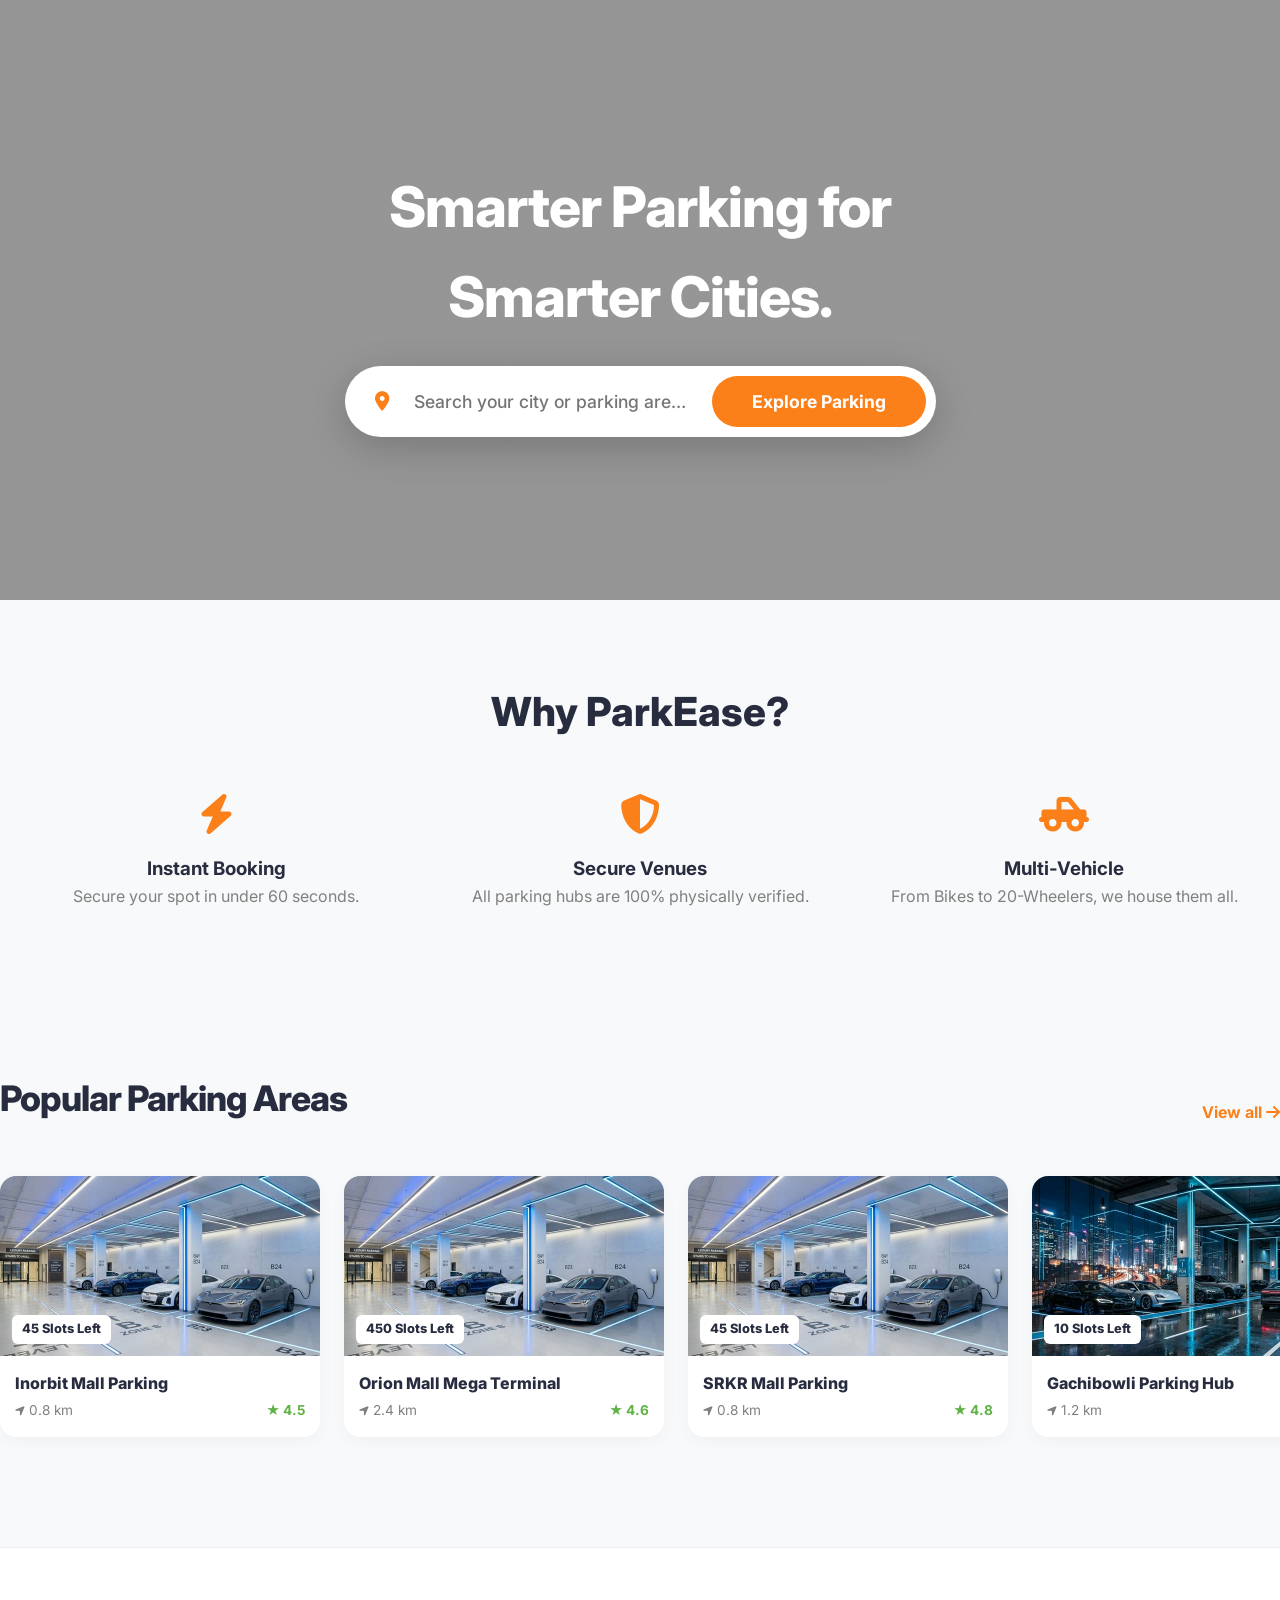
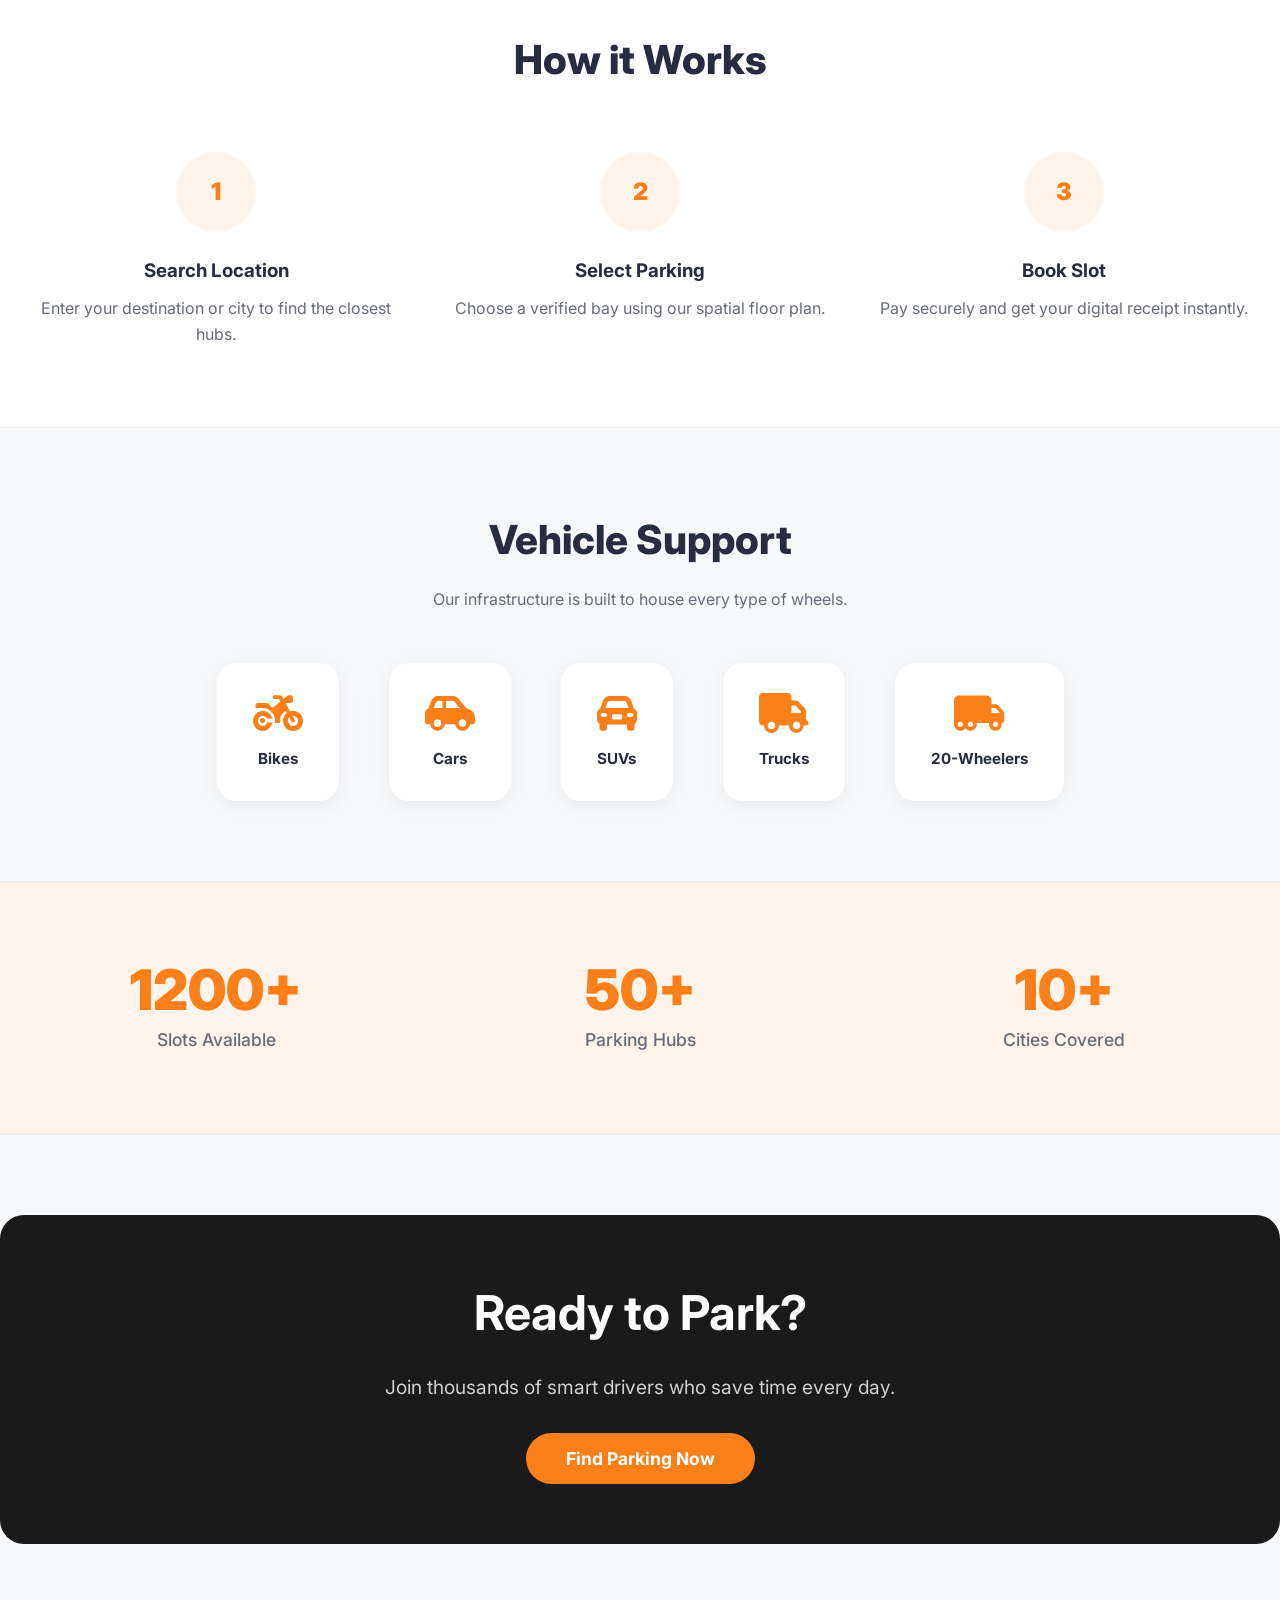
==== index.html @ e76417ba "Initial commit - ParkEase parking web UI" ====
<!DOCTYPE html>
<html lang="en">

<head>
    <meta charset="UTF-8">
    <meta name="viewport" content="width=device-width, initial-scale=1.0">
    <title>ParkEase Web | Find Parking Near You</title>
    <link rel="stylesheet" href="styles.css">
    <link rel="stylesheet" href="https://cdnjs.cloudflare.com/ajax/libs/font-awesome/6.4.0/css/all.min.css">
    <link href="https://fonts.googleapis.com/css2?family=Inter:wght@400;500;600;700;800;900&display=swap"
        rel="stylesheet">
</head>

<body>

    <!-- 🌐 Dynamic Application Shell -->
    <div id="app-shell">

        <!-- 🏠 Landing Page (Default View) -->
        <section id="landing-view" class="page-section">
            <div class="hero-wrapper">
                <div class="hero-content">
                    <h1>Smarter Parking for <br>Smarter Cities.</h1>
                    <div class="hero-search">
                        <i class="fa-solid fa-location-dot"
                            style="color: #FC8019; font-size: 1.2rem; flex-shrink: 0;"></i>
                        <input type="text" id="landing-city-search" placeholder="Search your city or parking area...">
                        <button class="btn-explore" onclick="navigateTo('discovery')">Explore Parking</button>
                    </div>
                </div>
            </div>

            <div class="full-container" style="padding-top: 80px; padding-bottom: 80px;">
                <h2 style="text-align: center; margin-bottom: 50px; font-size: 2.5rem; font-weight: 800;">Why ParkEase?
                </h2>
                <div style="display: grid; grid-template-columns: repeat(3, 1fr); gap: 40px;">
                    <div style="text-align: center;">
                        <i class="fa-solid fa-bolt" style="font-size: 2.5rem; color: #FC8019; margin-bottom: 20px;"></i>
                        <h3>Instant Booking</h3>
                        <p style="color: grey;">Secure your spot in under 60 seconds.</p>
                    </div>
                    <div style="text-align: center;">
                        <i class="fa-solid fa-shield-halved"
                            style="font-size: 2.5rem; color: #FC8019; margin-bottom: 20px;"></i>
                        <h3>Secure Venues</h3>
                        <p style="color: grey;">All parking hubs are 100% physically verified.</p>
                    </div>
                    <div style="text-align: center;">
                        <i class="fa-solid fa-truck-pickup"
                            style="font-size: 2.5rem; color: #FC8019; margin-bottom: 20px;"></i>
                        <h3>Multi-Vehicle</h3>
                        <p style="color: grey;">From Bikes to 20-Wheelers, we house them all.</p>
                    </div>
                </div>
            </div>

            <!-- Popular Parking Carousel -->
            <div class="full-container landing-section">
                <div class="section-header">
                    <h2>Popular Parking Areas</h2>
                    <a href="javascript:void(0)" onclick="navigateTo('discovery')"
                        style="color: var(--brand-primary); font-weight: 700; text-decoration: none;">View all <i
                            class="fa-solid fa-arrow-right"></i></a>
                </div>
                <div id="popular-carousel" class="scroll-container">
                    <!-- Dynamic Popular Cards -->
                </div>
            </div>

            <!-- How It Works -->
            <div class="landing-section" style="background: #fff;">
                <div class="full-container">
                    <h2 style="text-align: center; margin-bottom: 60px; font-size: 2.5rem; font-weight: 800;">How it
                        Works</h2>
                    <div style="display: grid; grid-template-columns: repeat(3, 1fr); gap: 40px;">
                        <div style="text-align: center;">
                            <div
                                style="width: 80px; height: 80px; background: #FFF4EC; color: #FC8019; border-radius: 50%; display: grid; place-items: center; margin: 0 auto 24px; font-size: 1.5rem; font-weight: 900;">
                                1</div>
                            <h3 style="margin-bottom: 10px;">Search Location</h3>
                            <p style="color: var(--text-muted);">Enter your destination or city to find the closest
                                hubs.</p>
                        </div>
                        <div style="text-align: center;">
                            <div
                                style="width: 80px; height: 80px; background: #FFF4EC; color: #FC8019; border-radius: 50%; display: grid; place-items: center; margin: 0 auto 24px; font-size: 1.5rem; font-weight: 900;">
                                2</div>
                            <h3 style="margin-bottom: 10px;">Select Parking</h3>
                            <p style="color: var(--text-muted);">Choose a verified bay using our spatial floor plan.</p>
                        </div>
                        <div style="text-align: center;">
                            <div
                                style="width: 80px; height: 80px; background: #FFF4EC; color: #FC8019; border-radius: 50%; display: grid; place-items: center; margin: 0 auto 24px; font-size: 1.5rem; font-weight: 900;">
                                3</div>
                            <h3 style="margin-bottom: 10px;">Book Slot</h3>
                            <p style="color: var(--text-muted);">Pay securely and get your digital receipt instantly.
                            </p>
                        </div>
                    </div>
                </div>
            </div>

            <!-- Vehicle Ecosystem -->
            <div class="full-container landing-section">
                <h2 style="text-align: center; margin-bottom: 15px; font-size: 2.5rem; font-weight: 800;">Vehicle
                    Support</h2>
                <p style="text-align: center; color: var(--text-muted);">Our infrastructure is built to house every type
                    of wheels.</p>
                <div class="vehicle-row">
                    <div class="vehicle-item"><i class="fa-solid fa-motorcycle"></i><span>Bikes</span></div>
                    <div class="vehicle-item"><i class="fa-solid fa-car-side"></i><span>Cars</span></div>
                    <div class="vehicle-item"><i class="fa-solid fa-car-rear"></i><span>SUVs</span></div>
                    <div class="vehicle-item"><i class="fa-solid fa-truck"></i><span>Trucks</span></div>
                    <div class="vehicle-item"><i class="fa-solid fa-truck-moving"></i><span>20-Wheelers</span></div>
                </div>
            </div>

            <!-- Stats Section -->
            <div class="landing-section" style="background: #FFF4EC;">
                <div class="full-container stats-grid">
                    <div class="stat-item">
                        <h3>1200+</h3>
                        <p>Slots Available</p>
                    </div>
                    <div class="stat-item">
                        <h3>50+</h3>
                        <p>Parking Hubs</p>
                    </div>
                    <div class="stat-item">
                        <h3>10+</h3>
                        <p>Cities Covered</p>
                    </div>
                </div>
            </div>

            <!-- Final CTA -->
            <div class="full-container landing-section" style="border: none;">
                <div class="cta-banner">
                    <h2 style="font-size: 3rem; margin-bottom: 20px;">Ready to Park?</h2>
                    <p style="font-size: 1.2rem; opacity: 0.8; margin-bottom: 30px;">Join thousands of smart drivers who
                        save time every day.</p>
                    <button class="btn-explore" onclick="navigateTo('discovery')">Find Parking Now</button>
                </div>
            </div>
        </section>

        <!-- 🏢 Main Application (Full-Width) -->
        <section id="main-app-view" class="page-section hidden">
            <div class="app-wrapper">

                <!-- 🧭 Sidebar Navigation -->
                <aside class="sidebar">
                    <div
                        style="font-weight: 900; font-size: 1.5rem; margin-bottom: 40px; display: flex; align-items: center; gap: 10px;">
                        <div
                            style="width: 32px; height: 32px; background: #FC8019; border-radius: 8px; display: grid; place-items: center; color: #fff;">
                            P</div>
                        ParkEase
                    </div>

                    <nav>
                        <a href="javascript:void(0)" class="nav-link active" onclick="switchTab('discovery')">
                            <i class="fa-solid fa-compass"></i> Discover
                        </a>
                        <a href="javascript:void(0)" class="nav-link" id="nav-owner" onclick="switchTab('owner')">
                            <i class="fa-solid fa-building"></i> Parking Owner
                        </a>
                        <a href="javascript:void(0)" class="nav-link" onclick="location.reload()">
                            <i class="fa-solid fa-home"></i> Home Page
                        </a>
                    </nav>

                    <div style="margin-top: auto;">
                        <div style="padding: 20px; background: #FFF4EC; border-radius: 12px; font-size: 0.85rem;">
                            <b>Current City:</b><br>
                            <select id="app-city-select"
                                style="width:100%; margin-top: 8px; border: none; background: transparent; font-weight: 700;">
                                <option value="hyderabad">Hyderabad</option>
                                <option value="bangalore">Bangalore</option>
                                <option value="bhimavaram">Bhimavaram</option>
                            </select>
                        </div>
                    </div>
                </aside>

                <!-- 🖼️ Main Workspace -->
                <main class="main-view">

                    <!-- Discovery Dashboard -->
                    <div id="tab-discovery">
                        <div style="display: flex; justify-content: space-between; align-items: center;">
                            <div>
                                <h1 id="city-title" style="font-weight: 900; font-size: 2rem;">Parking in Hyderabad</h1>
                                <p style="color: var(--text-muted);">Showing verified parking hubs based on your
                                    location.</p>
                            </div>
                            <div
                                style="background: #fff; padding: 12px 24px; border-radius: 50px; box-shadow: var(--shadow-pro);">
                                <i class="fa-solid fa-magnifying-glass"></i>
                                <input type="text" id="inner-search" placeholder="Search hubs..."
                                    style="border: none; outline: none; margin-left: 10px; width: 250px;">
                            </div>
                        </div>

                        <div id="hub-grid" class="hub-grid">
                            <!-- Dynamic Cards -->
                        </div>
                    </div>

                    <!-- Hub Detail Workspace -->
                    <div id="hub-detail-workspace" class="hidden">
                        <div style="display: flex; gap: 40px;">
                            <div style="flex: 1;">
                                <div style="display: flex; align-items: center; gap: 15px; margin-bottom: 20px;">
                                    <button onclick="switchTab('discovery')"
                                        style="border: none; background: #eee; width: 40px; height: 40px; border-radius: 50%; cursor: pointer;">
                                        <i class="fa-solid fa-arrow-left"></i>
                                    </button>
                                    <h1 id="detail-name" style="font-weight: 900;">Inorbit Mall Parking</h1>
                                </div>

                                <div class="vehicle-selector" style="display: flex; gap: 12px; margin-bottom: 30px;">
                                    <button class="vehicle-tab active" data-type="bike">🛵 Bike</button>
                                    <button class="vehicle-tab" data-type="car">🚗 Car</button>
                                    <button class="vehicle-tab" data-type="heavy">🚛 Heavy (Inc. 20w)</button>
                                </div>

                                <div id="spatial-canvas" class="spatial-canvas">
                                    <!-- Spatial Slot Rendering -->
                                </div>
                            </div>

                            <aside style="width: 350px;">
                                <div
                                    style="background: #fff; padding: 30px; border-radius: 20px; box-shadow: var(--shadow-pro); position: sticky; top: 40px;">
                                    <h3 style="margin-bottom: 20px;">Booking Summary</h3>
                                    <div id="summary-empty"
                                        style="color: var(--text-muted); text-align: center; padding: 40px 0;">
                                        <i class="fa-solid fa-mouse-pointer"
                                            style="display: block; font-size: 2rem; margin-bottom: 10px;"></i>
                                        Select a slot from the plan to continue.
                                    </div>
                                    <div id="summary-data" class="hidden">
                                        <div style="display: flex; justify-content: space-between; margin-bottom: 8px;">
                                            <span>Slot Number</span>
                                            <b id="sel-slot">A-12</b>
                                        </div>
                                        <div
                                            style="display: flex; justify-content: space-between; margin-bottom: 24px;">
                                            <span>Est. Price</span>
                                            <b id="sel-price">$0.15/min</b>
                                        </div>
                                        <button class="btn-primary" style="width: 100%;"
                                            onclick="proceedToBook()">Initialize Reservation</button>
                                    </div>
                                    <hr
                                        style="margin: 20px 0; border: none; border-top: 1px solid var(--border-subtle);">
                                    <button onclick="openMapModal()"
                                        style="width: 100%; border: 1px solid #ddd; background: #fff; padding: 12px; border-radius: 12px; font-weight: 700; cursor:pointer;">
                                        <i class="fa-solid fa-map-location-dot"></i> View on Map
                                    </button>
                                </div>
                            </aside>
                        </div>
                    </div>

                    <!-- Owner Dashboard (Admin) -->
                    <div id="tab-owner" class="hidden">
                        <div id="owner-onboarding">
                            <h1 style="font-weight: 900; margin-bottom: 30px;">Partner with ParkEase</h1>
                            <div
                                style="background: #fff; padding: 40px; border-radius: 24px; box-shadow: var(--shadow-pro); max-width: 600px;">
                                <h3 style="margin-bottom: 20px;">Register your Parking Business</h3>
                                <form onsubmit="handleOnboarding(event)">
                                    <div
                                        style="display: grid; grid-template-columns: 1fr 1fr; gap: 20px; margin-bottom: 20px;">
                                        <input type="text" id="owner-name" placeholder="Business Name" required
                                            style="padding: 14px; border-radius: 10px; border: 1px solid #ddd;">
                                        <input type="email" id="owner-email" placeholder="Email Address" required
                                            style="padding: 14px; border-radius: 10px; border: 1px solid #ddd;">
                                    </div>
                                    <input type="text" id="owner-hub-loc" placeholder="Complete Address" required
                                        style="width: 100%; padding: 14px; border-radius: 10px; border: 1px solid #ddd; margin-bottom: 20px;">
                                    <div
                                        style="border: 2px dashed #ddd; border-radius: 12px; padding: 30px; text-align: center; margin-bottom: 30px;">
                                        <i class="fa-solid fa-file-arrow-up"
                                            style="font-size: 2rem; color: #ddd; margin-bottom: 10px;"></i>
                                        <p style="font-size: 0.9rem; color: grey;">Upload Property Documents (Proof of
                                            Ownership)</p>
                                        <input type="file" style="margin-top: 10px;">
                                    </div>
                                    <button type="submit" class="btn-primary" style="width: 100%;">Submit Verification
                                        Proof</button>
                                </form>
                            </div>
                        </div>

                        <div id="owner-status" class="hidden" style="text-align: center; padding: 100px 0;">
                            <div
                                style="width: 120px; height: 120px; background: #FFF4EC; border-radius: 50%; display: grid; place-items: center; margin: 0 auto 30px;">
                                <i class="fa-solid fa-hourglass-half" style="font-size: 3rem; color: #FC8019;"></i>
                            </div>
                            <h1 style="font-weight: 900;">Verification Pending</h1>
                            <p style="color: var(--text-muted); max-width: 400px; margin: 20px auto;">Our technical team
                                is reviewing your ownership documents. You will be notified via email within 24-48
                                hours.</p>
                        </div>
                    </div>

                </main>
            </div>
        </section>

        <!-- 🎉 Final Success Screen -->
        <section id="success-view" class="hidden"
            style="position: fixed; top: 0; left: 0; width: 100%; height: 100%; background: #fff; z-index: 1000; display: flex; align-items: center; justify-content: center;">
            <div class="success-modal">
                <div class="check-circle"><i class="fa-solid fa-check"></i></div>
                <h1 style="font-weight: 900; margin-bottom: 10px;">Booking Finalized</h1>
                <p style="color: var(--text-muted); margin-bottom: 40px;">Transaction ID: #X29384-PE</p>

                <div
                    style="background: #F8F9FA; border: 2px dashed #eee; border-radius: 24px; padding: 30px; margin-bottom: 40px; text-align: left; width: 400px;">
                    <div style="display: flex; justify-content: space-between; margin-bottom: 15px;">
                        <span>Your Slot</span>
                        <b id="final-slot" style="font-size: 1.5rem;">A-12</b>
                    </div>
                    <div style="display: flex; justify-content: space-between; margin-bottom: 15px;">
                        <span>Location</span>
                        <b id="final-hub">Cyber Towers</b>
                    </div>
                    <div style="display: flex; justify-content: space-between;">
                        <span>Duration</span>
                        <b>1 Hour (Reserved)</b>
                    </div>
                </div>

                <div style="display: flex; gap: 15px; justify-content: center;">
                    <button class="btn-primary" onclick="location.reload()">Back to Dashboard</button>
                    <button
                        style="border: 1px solid #ddd; background: #fff; padding: 14px 30px; border-radius: 12px; font-weight: 700; cursor: pointer;">
                        <i class="fa-solid fa-location-arrow"></i> Navigate Now
                    </button>
                </div>
            </div>
        </section>

        <!-- 🗺️ Global Map Modal -->
        <div id="map-modal" class="hidden"
            style="position: fixed; top:0; left:0; width:100%; height:100%; background: rgba(0,0,0,0.5); z-index: 2000; display: flex; align-items: center; justify-content: center;">
            <div
                style="background: #fff; width: 80%; height: 80%; border-radius: 24px; overflow: hidden; position: relative;">
                <button onclick="closeMapModal()"
                    style="position: absolute; top: 20px; right: 20px; z-index: 10; background: #fff; border: none; width: 40px; height: 40px; border-radius: 50%; box-shadow: 0 4px 12px rgba(0,0,0,0.1); cursor: pointer;">
                    <i class="fa-solid fa-xmark"></i>
                </button>
                <iframe id="gmap-embed" src="" width="100%" height="100%" style="border:0;" allowfullscreen=""
                    loading="lazy"></iframe>
            </div>
        </div>

    </div>

    <script src="script.js"></script>
</body>

</html>
---- styles.css ----
:root {
    /* Color Palette - Swiggy/Uber Enterprise */
    --brand-primary: #FC8019;
    /* Swiggy Orange */
    --brand-dark: #1A1A1A;
    --brand-blue: #2B76E5;
    --bg-white: #FFFFFF;
    --bg-light: #F8F9FA;
    --text-main: #282C3F;
    --text-muted: #686B78;
    --border-subtle: #EDEEF1;
    --success: #60B246;

    /* Layout Tokens */
    --container-width: 1300px;
    --sidebar-width: 260px;
    --radius-lg: 16px;
    --shadow-pro: 0 4px 20px rgba(0, 0, 0, 0.06);
}

* {
    margin: 0;
    padding: 0;
    box-sizing: border-box;
    font-family: 'Inter', sans-serif;
}

body {
    background: var(--bg-light);
    color: var(--text-main);
    line-height: 1.6;
}

.full-container {
    max-width: var(--container-width);
    margin: 0 auto;
    padding: 0 24px;
}

/* 🏠 Landing Page */
.hero-wrapper {
    height: 600px;
    background: linear-gradient(rgba(0, 0, 0, 0.4), rgba(0, 0, 0, 0.4)), url('https://images.unsplash.com/photo-1506521781263-d8422e82f27a?auto=format&fit=crop&q=80&w=1600');
    background-size: cover;
    background-position: center;
    display: flex;
    align-items: center;
    justify-content: center;
    color: #fff;
}

.hero-content {
    text-align: center;
    max-width: 800px;
}

.hero-content h1 {
    font-size: 3.5rem;
    font-weight: 800;
    margin-bottom: 24px;
    letter-spacing: -1px;
}

.hero-search {
    background: #fff;
    border-radius: 50px;
    padding: 10px 10px 10px 30px;
    display: flex;
    align-items: center;
    gap: 15px;
    box-shadow: 0 10px 40px rgba(0, 0, 0, 0.2);
}

.hero-search input {
    border: none;
    outline: none;
    flex: 1;
    font-size: 1.1rem;
    font-weight: 500;
    width: 100%;
    box-sizing: border-box;
    overflow: hidden;
    text-overflow: ellipsis;
    white-space: nowrap;
    padding: 0 10px;
}

.btn-explore {
    background: var(--brand-primary);
    color: #fff;
    border: none;
    padding: 15px 40px;
    border-radius: 40px;
    font-weight: 700;
    font-size: 1.1rem;
    cursor: pointer;
}

/* 🏗️ Core Application Layout */
.app-wrapper {
    display: flex;
    min-height: 100vh;
}

.sidebar {
    width: var(--sidebar-width);
    background: #fff;
    border-right: 1px solid var(--border-subtle);
    padding: 30px 20px;
    position: sticky;
    top: 0;
    height: 100vh;
    display: flex;
    flex-direction: column;
}

.main-view {
    flex: 1;
    padding: 40px;
}

.nav-link {
    display: flex;
    align-items: center;
    gap: 12px;
    padding: 14px 16px;
    border-radius: 12px;
    text-decoration: none;
    color: var(--text-muted);
    font-weight: 600;
    margin-bottom: 8px;
    transition: 0.2s;
}

.nav-link.active {
    background: #FFF4EC;
    color: var(--brand-primary);
}

.nav-link:hover {
    background: #f9f9f9;
}

/* 🏠 Landing Page Sections */
.landing-section {
    padding: 80px 0;
    border-bottom: 1px solid var(--border-subtle);
}

.section-header {
    display: flex;
    justify-content: space-between;
    align-items: flex-end;
    margin-bottom: 40px;
}

.section-header h2 {
    font-size: 2.2rem;
    font-weight: 800;
    letter-spacing: -1px;
}

/* Popular Carousel */
.scroll-container {
    display: flex;
    gap: 24px;
    overflow-x: auto;
    padding: 10px 0 30px;
    scroll-snap-type: x mandatory;
    -ms-overflow-style: none;
    scrollbar-width: none;
}

.scroll-container::-webkit-scrollbar {
    display: none;
}

.popular-card {
    min-width: 320px;
    background: #fff;
    border-radius: 16px;
    scroll-snap-align: start;
    box-shadow: 0 4px 15px rgba(0, 0, 0, 0.04);
    transition: transform 0.3s;
    cursor: pointer;
}

.popular-card:hover {
    transform: translateY(-5px);
}

/* Vehicle Support Section */
.vehicle-row {
    display: flex;
    justify-content: center;
    gap: 50px;
    flex-wrap: wrap;
    margin-top: 50px;
}

.vehicle-item {
    display: flex;
    flex-direction: column;
    align-items: center;
    gap: 14px;
    background: #fff;
    border-radius: 20px;
    padding: 30px 36px;
    box-shadow: 0 4px 20px rgba(0, 0, 0, 0.06);
    min-width: 110px;
    transition: transform 0.25s;
}

.vehicle-item:hover {
    transform: translateY(-6px);
}

.vehicle-item i {
    font-size: 2.5rem;
    color: var(--brand-primary);
}

.vehicle-item span {
    font-weight: 700;
    font-size: 0.95rem;
    color: var(--text-main);
}

/* Stats Section */
.stats-grid {
    display: grid;
    grid-template-columns: repeat(3, 1fr);
    gap: 40px;
    text-align: center;
}

.stat-item h3 {
    font-size: 3.5rem;
    font-weight: 900;
    color: var(--brand-primary);
    line-height: 1;
    margin-bottom: 8px;
}

.stat-item p {
    font-size: 1.1rem;
    color: var(--text-muted);
    font-weight: 500;
}

/* CTA Banner */
.cta-banner {
    background: var(--brand-dark);
    color: #fff;
    border-radius: 24px;
    padding: 60px;
    text-align: center;
}


/* Vehicle Pill Buttons */
.btn-pill,
.vehicle-tab {
    padding: 8px 20px;
    border-radius: 40px;
    border: 1px solid #eee;
    background: #f2f2f2;
    color: var(--text-muted);
    font-weight: 700;
    font-size: 0.9rem;
    cursor: pointer;
    transition: all 0.3s ease;
    display: flex;
    align-items: center;
    gap: 8px;
}

.btn-pill.active,
.vehicle-tab.active {
    background: var(--brand-primary);
    color: #fff;
    border-color: var(--brand-primary);
    box-shadow: 0 4px 12px rgba(252, 128, 25, 0.2);
}

.btn-pill:hover,
.vehicle-tab:hover {
    background: #e6e6e6;
}

.btn-pill.active:hover,
.vehicle-tab.active:hover {
    background: #e67316;
}

/* 🏢 Grid Layouts (Discovery) */
.hub-grid {
    display: grid;
    grid-template-columns: repeat(auto-fill, minmax(320px, 1fr));
    gap: 32px;
    margin-top: 40px;
}

.hub-card-pro {
    background: #fff;
    border-radius: var(--radius-lg);
    overflow: hidden;
    transition: all 0.3s cubic-bezier(0.4, 0, 0.2, 1);
    cursor: pointer;
    border: 1px solid transparent;
}

.hub-card-pro:hover {
    transform: translateY(-8px);
    box-shadow: 0 12px 30px rgba(0, 0, 0, 0.1);
    border-color: var(--brand-primary);
}

.hub-visual {
    height: 200px;
    position: relative;
}

.hub-visual img {
    width: 100%;
    height: 100%;
    object-fit: cover;
}

.badge-verified {
    position: absolute;
    top: 12px;
    left: 12px;
    background: rgba(0, 0, 0, 0.7);
    color: #fff;
    padding: 4px 12px;
}

.parking-row {
    display: flex;
    gap: 12px;
    align-items: flex-end;
    position: relative;
    overflow-x: auto;
}

.parking-row::before {
    content: attr(data-label);
    position: absolute;
    left: -60px;
    top: 50%;
    transform: translateY(-50%);
    font-weight: 800;
    color: #bbb;
    letter-spacing: 2px;
    text-transform: uppercase;
    font-size: 0.8rem;
}

/* Slot Variations */
/* Slot Variations - Industrial Polish */
.slot {
    background: #E6F6EC;
    /* Light Green for Available */
    border: 1px solid #60B246;
    border-radius: 6px;
    cursor: pointer;
    display: flex;
    align-items: center;
    justify-content: center;
    font-size: 0.75rem;
    font-weight: 800;
    color: #058527;
    transition: all 0.2s;
    position: relative;
    box-sizing: border-box;
}

.slot.bike {
    width: 45px;
    height: 80px;
}

.slot.car {
    width: 70px;
    height: 120px;
}

.slot.heavy {
    width: 140px;
    height: 80px;
}

.slot:hover {
    background: #c3e6cb;
    transform: translateY(-2px);
    box-shadow: 0 4px 12px rgba(0, 0, 0, 0.1);
}

.slot.selected {
    background: #E7F0FD;
    /* Light Blue for Selected */
    border: 2px solid var(--brand-blue);
    color: var(--brand-blue);
    box-shadow: 0 8px 20px rgba(43, 118, 229, 0.2);
    z-index: 2;
}

.slot.occupied {
    background: #F3F4F6;
    /* Gray for Booked */
    border: 1px solid #D1D5DB;
    cursor: not-allowed;
    color: #9CA3AF;
}

/* 🛣️ Road Lane */
.road-lane {
    width: 100%;
    height: 80px;
    margin: 20px 0;
    border-top: 2px dashed #ccc;
    border-bottom: 2px dashed #ccc;
    position: relative;
    display: flex;
    align-items: center;
    justify-content: center;
}

.road-lane::after {
    content: "DRIVE LANE →";
    font-weight: 900;
    color: #ccc;
    font-size: 0.9rem;
    letter-spacing: 5px;
    opacity: 0.5;
}

@media (max-width: 1024px) {
    .dashboard-shell {
        grid-template-columns: 1fr;
    }

    .sidebar {
        display: none;
    }
}

.bay-unit.selected {
    background: #FFF4EC;
    border: 2px solid var(--brand-primary);
    color: var(--brand-primary);
    transform: scale(1.05);
    z-index: 10;
}

.bay-unit.booked {
    background: #E5E7EB;
    border-color: #D1D5DB;
    color: #9CA3AF;
    cursor: not-allowed;
}

.drive-road {
    height: 80px;
    display: flex;
    align-items: center;
    justify-content: center;
    position: relative;
}

.road-marking {
    width: 40px;
    height: 6px;
    background: #fff;
    margin: 0 15px;
    border-radius: 3px;
}

/* 💳 Success UI */
.success-modal {
    text-align: center;
    padding: 40px;
}

.check-circle {
    width: 100px;
    height: 100px;
    background: var(--success);
    color: #fff;
    border-radius: 50%;
    display: flex;
    align-items: center;
    justify-content: center;
    font-size: 3rem;
    margin: 0 auto 30px;
}

/* Utilities */
.hidden {
    display: none !important;
}

.btn-primary {
    background: var(--brand-primary);
    color: #fff;
    border: none;
    padding: 14px 30px;
    border-radius: 12px;
    font-weight: 700;
    cursor: pointer;
}

/* Responsive */
@media (max-width: 1024px) {
    .app-wrapper {
        flex-direction: column;
    }

    .sidebar {
        width: 100%;
        height: auto;
        position: static;
        flex-direction: row;
        overflow-x: auto;
        padding: 15px;
    }

    .main-view {
        padding: 20px;
    }
}
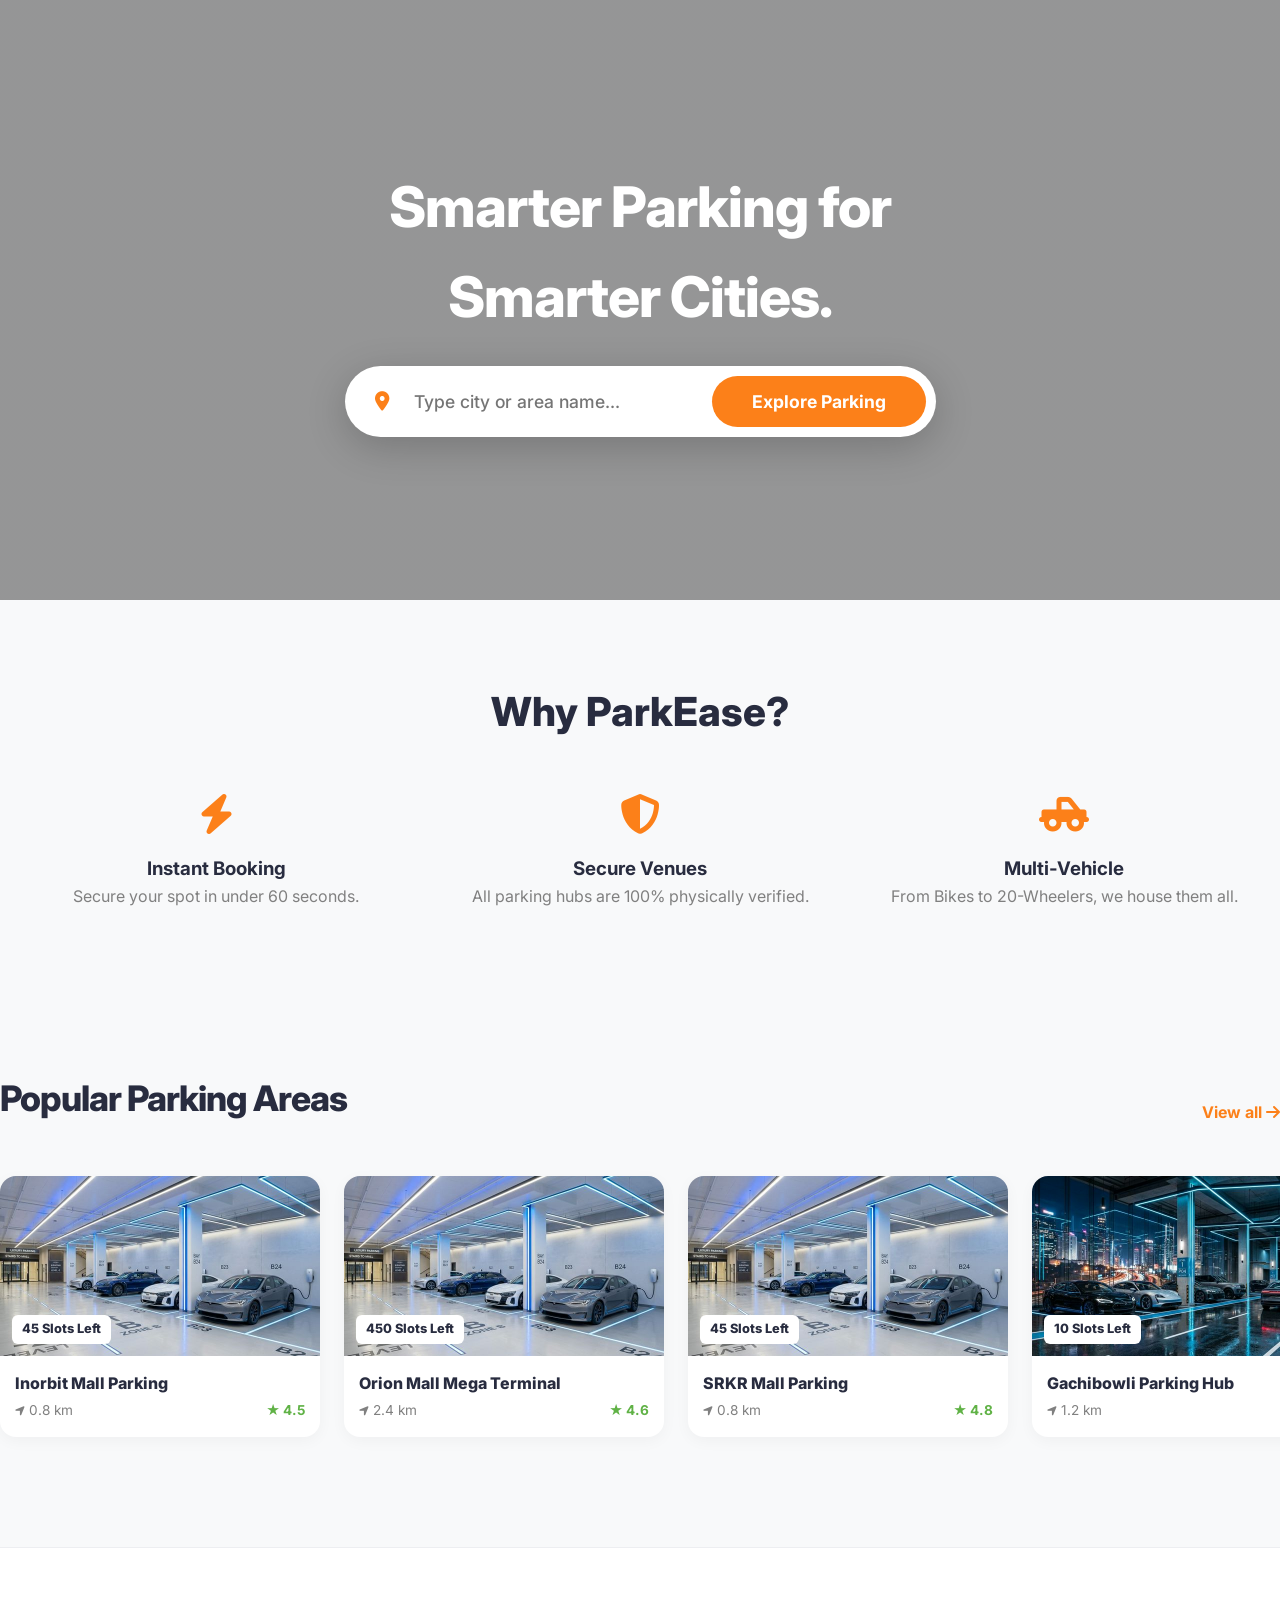
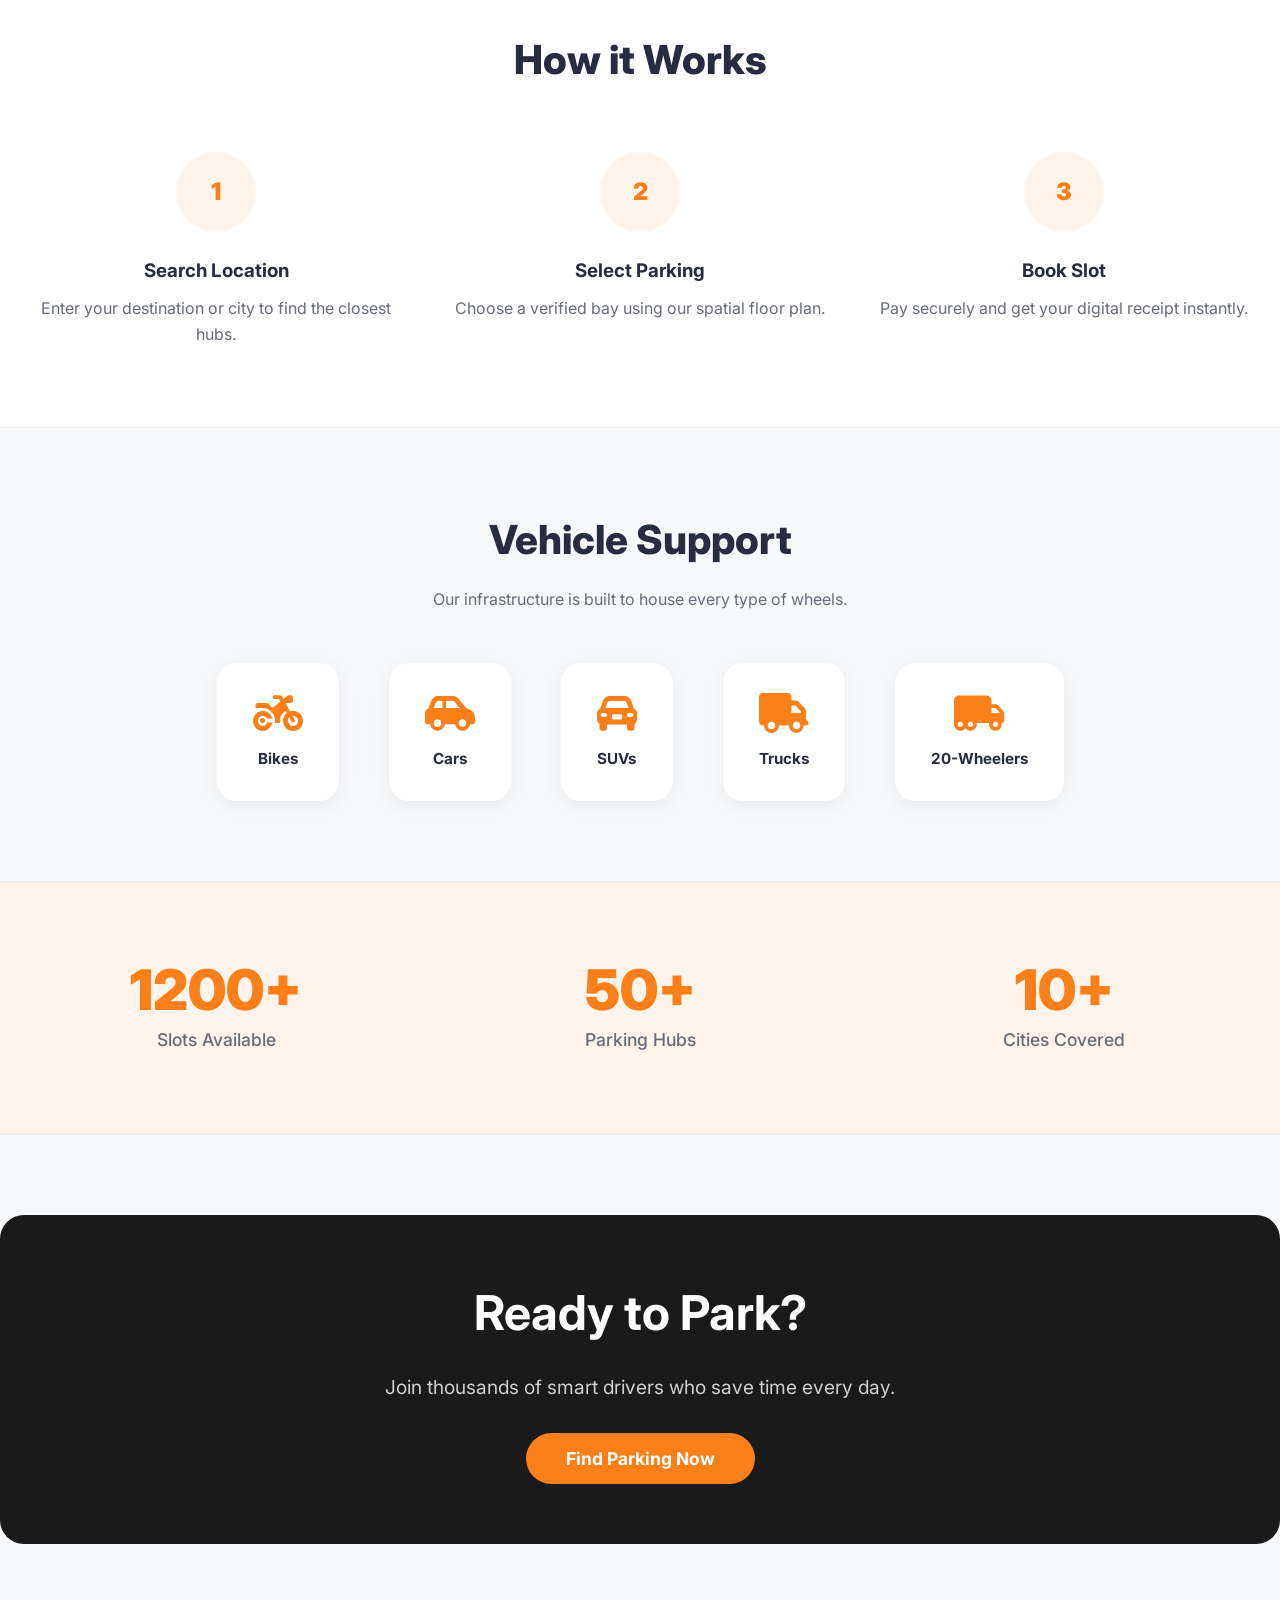
==== commit e4b3f5d2: "Added current location feature, dynamic parking areas, and payment flow" ====
--- a/index.html
+++ b/index.html
@@ -24,7 +24,7 @@
                     <div class="hero-search">
                         <i class="fa-solid fa-location-dot"
                             style="color: #FC8019; font-size: 1.2rem; flex-shrink: 0;"></i>
-                        <input type="text" id="landing-city-search" placeholder="Search your city or parking area...">
+                        <input type="text" id="landing-city-search" placeholder="Type city or area name...">
                         <button class="btn-explore" onclick="navigateTo('discovery')">Explore Parking</button>
                     </div>
                 </div>
@@ -178,7 +178,14 @@
                                 <option value="hyderabad">Hyderabad</option>
                                 <option value="bangalore">Bangalore</option>
                                 <option value="bhimavaram">Bhimavaram</option>
+                                <option value="vizag">Vizag</option>
+                                <option value="chennai">Chennai</option>
+                                <option value="mumbai">Mumbai</option>
                             </select>
+                            <button onclick="useCurrentLocation()"
+                                style="width: 100%; border: 1px dashed #FC8019; background: #fff; color: #FC8019; padding: 10px; border-radius: 8px; font-weight: 700; cursor: pointer; margin-top: 15px; transition: 0.2s ease;">
+                                <i class="fa-solid fa-location-crosshairs"></i> Use Current Location
+                            </button>
                         </div>
                     </div>
                 </aside>
@@ -311,9 +318,42 @@
             </div>
         </section>
 
+        <!-- 💳 Payment Screen -->
+        <section id="payment-view" class="hidden"
+            style="position: fixed; top: 0; left: 0; width: 100%; height: 100%; background: #fdfdfd; z-index: 999; display: flex; align-items: center; justify-content: center; transition: opacity 0.3s ease;">
+            <div
+                style="background: #fff; padding: 40px; border-radius: 24px; box-shadow: var(--shadow-pro); width: 450px; text-align: center;">
+                <h1 style="font-weight: 900; margin-bottom: 5px;">Secure Payment</h1>
+                <p style="color: var(--text-muted); margin-bottom: 30px;">Complete your reservation</p>
+                <div style="background: #FFF4EC; padding: 20px; border-radius: 16px; margin-bottom: 30px;">
+                    <span
+                        style="display: block; font-size: 0.9rem; color: #FC8019; font-weight: 700; margin-bottom: 5px;">Amount
+                        to Pay</span>
+                    <b id="pay-amount" style="font-size: 2.5rem; color: #333;">$0.00</b>
+                </div>
+                <div style="text-align: left; margin-bottom: 30px;">
+                    <p style="font-weight: 700; margin-bottom: 12px;">Select Payment Method:</p>
+                    <label
+                        style="display: flex; align-items: center; gap: 10px; padding: 15px; border: 1px solid #ddd; border-radius: 12px; margin-bottom: 10px; cursor: pointer;">
+                        <input type="radio" name="pay-method" checked> UPI (GPay, PhonePe)
+                    </label>
+                    <label
+                        style="display: flex; align-items: center; gap: 10px; padding: 15px; border: 1px solid #ddd; border-radius: 12px; margin-bottom: 10px; cursor: pointer;">
+                        <input type="radio" name="pay-method"> Credit/Debit Card
+                    </label>
+                    <label
+                        style="display: flex; align-items: center; gap: 10px; padding: 15px; border: 1px solid #ddd; border-radius: 12px; cursor: pointer;">
+                        <input type="radio" name="pay-method"> Cash on Arrival
+                    </label>
+                </div>
+                <button id="pay-now-btn" class="btn-primary" style="width: 100%; padding: 16px; font-size: 1.1rem;"
+                    onclick="mockPayNow()">Pay Now</button>
+            </div>
+        </section>
+
         <!-- 🎉 Final Success Screen -->
         <section id="success-view" class="hidden"
-            style="position: fixed; top: 0; left: 0; width: 100%; height: 100%; background: #fff; z-index: 1000; display: flex; align-items: center; justify-content: center;">
+            style="position: fixed; top: 0; left: 0; width: 100%; height: 100%; background: #fff; z-index: 1000; display: flex; align-items: center; justify-content: center; transition: opacity 0.3s ease;">
             <div class="success-modal">
                 <div class="check-circle"><i class="fa-solid fa-check"></i></div>
                 <h1 style="font-weight: 900; margin-bottom: 10px;">Booking Finalized</h1>
@@ -335,11 +375,23 @@
                     </div>
                 </div>
 
+                <div id="receipt"
+                    style="display:none; text-align: left; background: #FFF4EC; border: 1px dashed #FC8019; border-radius: 16px; padding: 25px; margin-bottom: 25px;">
+                    <h2 style="font-weight: 800; color: #FC8019; margin-bottom: 15px;">Booking Confirmed ✅</h2>
+                    <p id="rLocation" style="margin-bottom: 8px; font-weight: 700; color: #333;"></p>
+                    <p id="rSlot" style="margin-bottom: 8px; font-weight: 700; color: #333;"></p>
+                    <p id="rTime" style="margin-bottom: 20px; font-weight: 700; color: #333;"></p>
+                    <button onclick="window.print()"
+                        style="padding: 10px 20px; border-radius: 8px; border: 1px solid #FC8019; background: white; font-weight: 700; color: #FC8019; cursor: pointer;"><i
+                            class="fa-solid fa-print"></i> Download Receipt</button>
+                </div>
+
                 <div style="display: flex; gap: 15px; justify-content: center;">
-                    <button class="btn-primary" onclick="location.reload()">Back to Dashboard</button>
-                    <button
+                    <button class="btn-primary" onclick="viewReceipt()"><i class="fa-solid fa-receipt"></i> View
+                        Receipt</button>
+                    <button onclick="openNavigation(16.5449, 81.5212)"
                         style="border: 1px solid #ddd; background: #fff; padding: 14px 30px; border-radius: 12px; font-weight: 700; cursor: pointer;">
-                        <i class="fa-solid fa-location-arrow"></i> Navigate Now
+                        <i class="fa-solid fa-map-location-dot"></i> Navigate Now
                     </button>
                 </div>
             </div>
@@ -361,6 +413,9 @@
 
     </div>
 
+    <script src="locationHandler.js"></script>
+    <script src="paymentFlow.js"></script>
+    <script src="bookingEnhancements.js"></script>
     <script src="script.js"></script>
 </body>
 
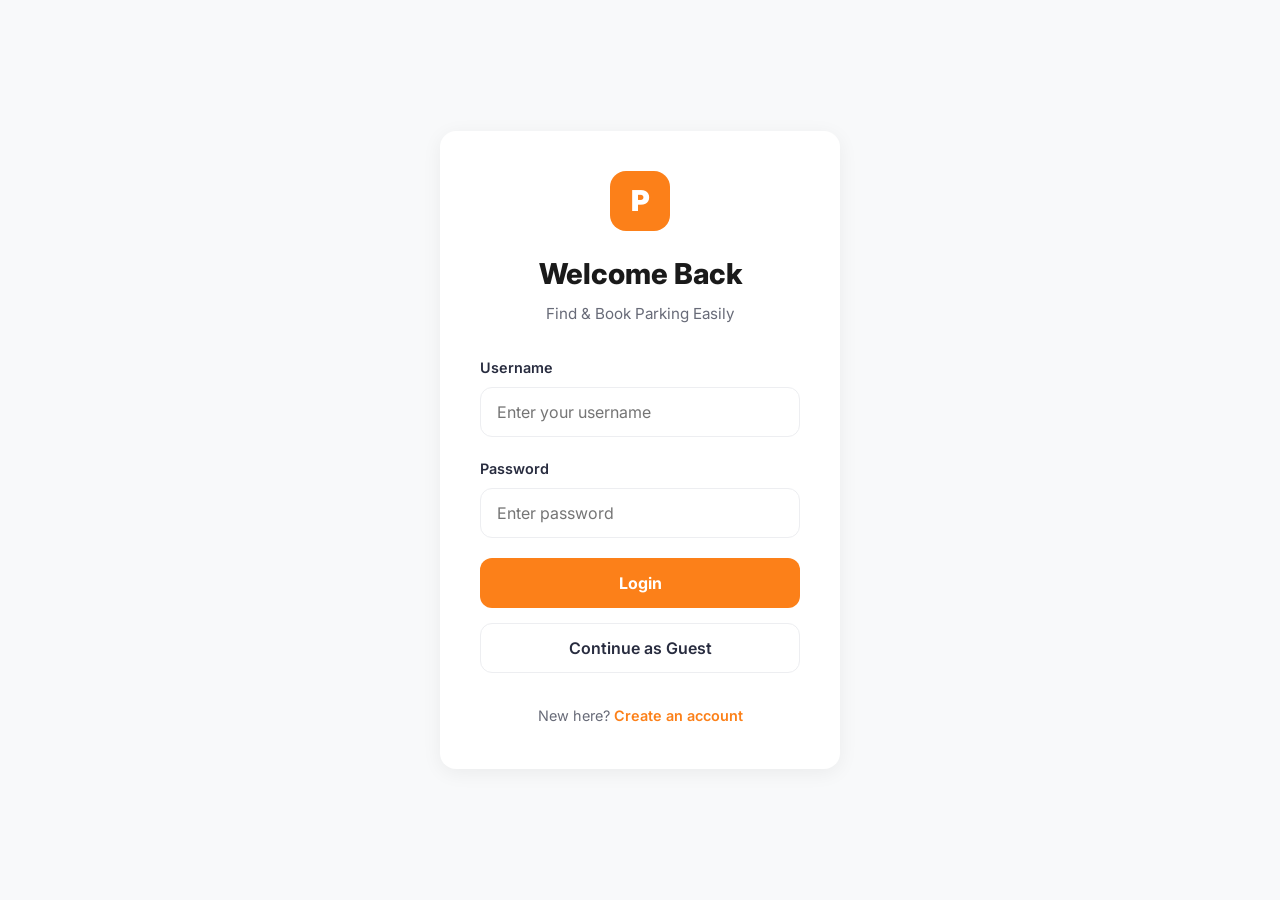
==== commit adf94703: "Added current location feature, dynamic parking areas, and payment flow" ====
--- a/index.html
+++ b/index.html
@@ -9,6 +9,7 @@
     <link rel="stylesheet" href="https://cdnjs.cloudflare.com/ajax/libs/font-awesome/6.4.0/css/all.min.css">
     <link href="https://fonts.googleapis.com/css2?family=Inter:wght@400;500;600;700;800;900&display=swap"
         rel="stylesheet">
+    <script src="auth.js"></script>
 </head>
 
 <body>
@@ -186,6 +187,28 @@
                                 style="width: 100%; border: 1px dashed #FC8019; background: #fff; color: #FC8019; padding: 10px; border-radius: 8px; font-weight: 700; cursor: pointer; margin-top: 15px; transition: 0.2s ease;">
                                 <i class="fa-solid fa-location-crosshairs"></i> Use Current Location
                             </button>
+                        </div>
+                        <style>
+                            .user-dropdown-open {
+                                opacity: 1 !important;
+                                visibility: visible !important;
+                                transform: translateY(0) !important;
+                            }
+                            .logout-btn:hover {
+                                background: #fff5f5 !important;
+                            }
+                        </style>
+                        <div style="margin-top: 15px; position: relative;">
+                            <div onclick="toggleUserDropdown()" style="display: flex; align-items: center; justify-content: space-between; padding: 12px 15px; background: #fff; border: 1px solid var(--border-subtle); border-radius: 12px; cursor: pointer; transition: background 0.2s;">
+                                <span id="userName" style="font-weight: 600; font-size: 0.85rem; color: var(--text-main); display: flex; align-items: center; gap: 8px; width: 85%;"></span>
+                                <i id="dropdownIcon" class="fa-solid fa-chevron-down" style="font-size: 0.8rem; color: var(--text-muted); transition: transform 0.3s ease;"></i>
+                            </div>
+                            
+                            <div id="userDropdown" style="position: absolute; top: calc(100% + 5px); left: 0; width: 100%; background: #fff; border: 1px solid var(--border-subtle); border-radius: 12px; box-shadow: 0 4px 12px rgba(0,0,0,0.05); padding: 5px; opacity: 0; visibility: hidden; transform: translateY(-10px); transition: all 0.3s ease; z-index: 10;">
+                                <button onclick="logout()" class="logout-btn" style="width: 100%; text-align: left; padding: 10px 15px; background: transparent; border: none; color: #e53e3e; font-size: 0.85rem; font-weight: 600; cursor: pointer; border-radius: 8px; transition: background 0.2s;">
+                                    <i class="fa-solid fa-arrow-right-from-bracket" style="margin-right: 8px;"></i> Logout
+                                </button>
+                            </div>
                         </div>
                     </div>
                 </aside>
